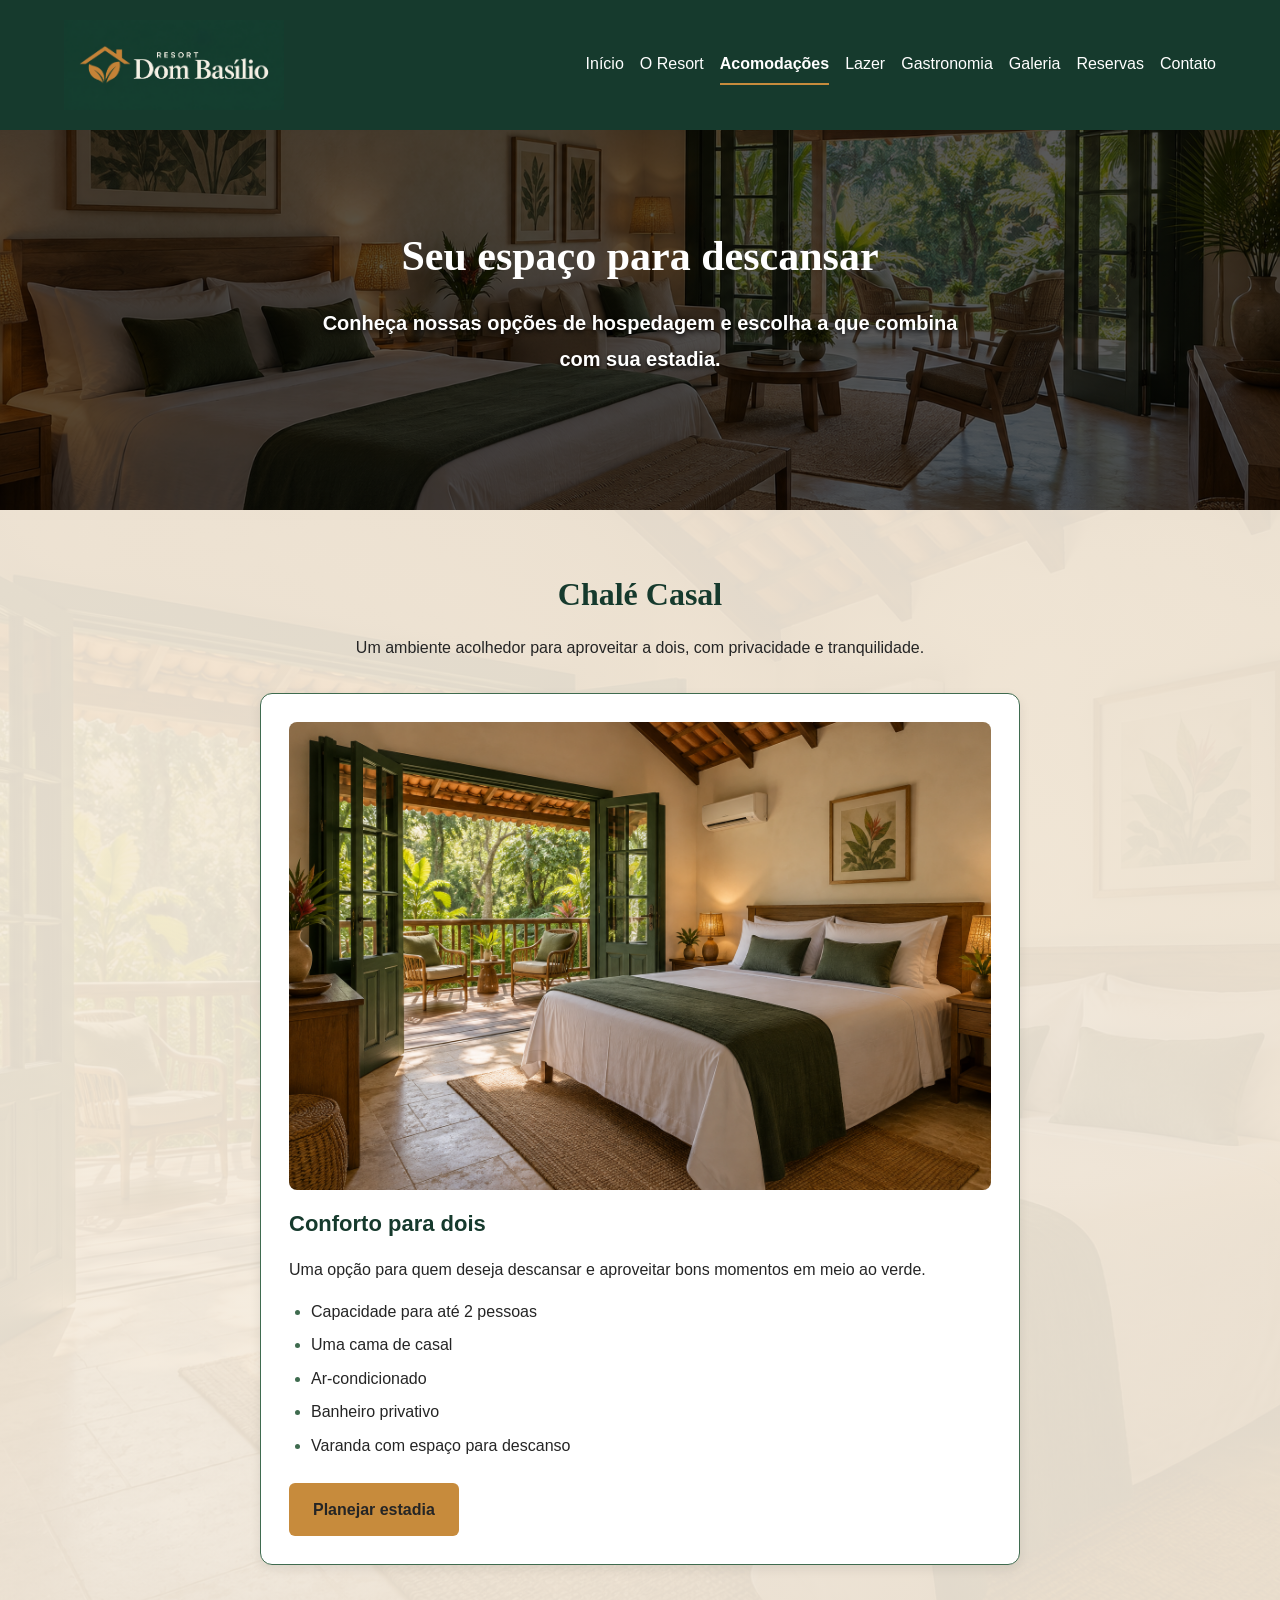
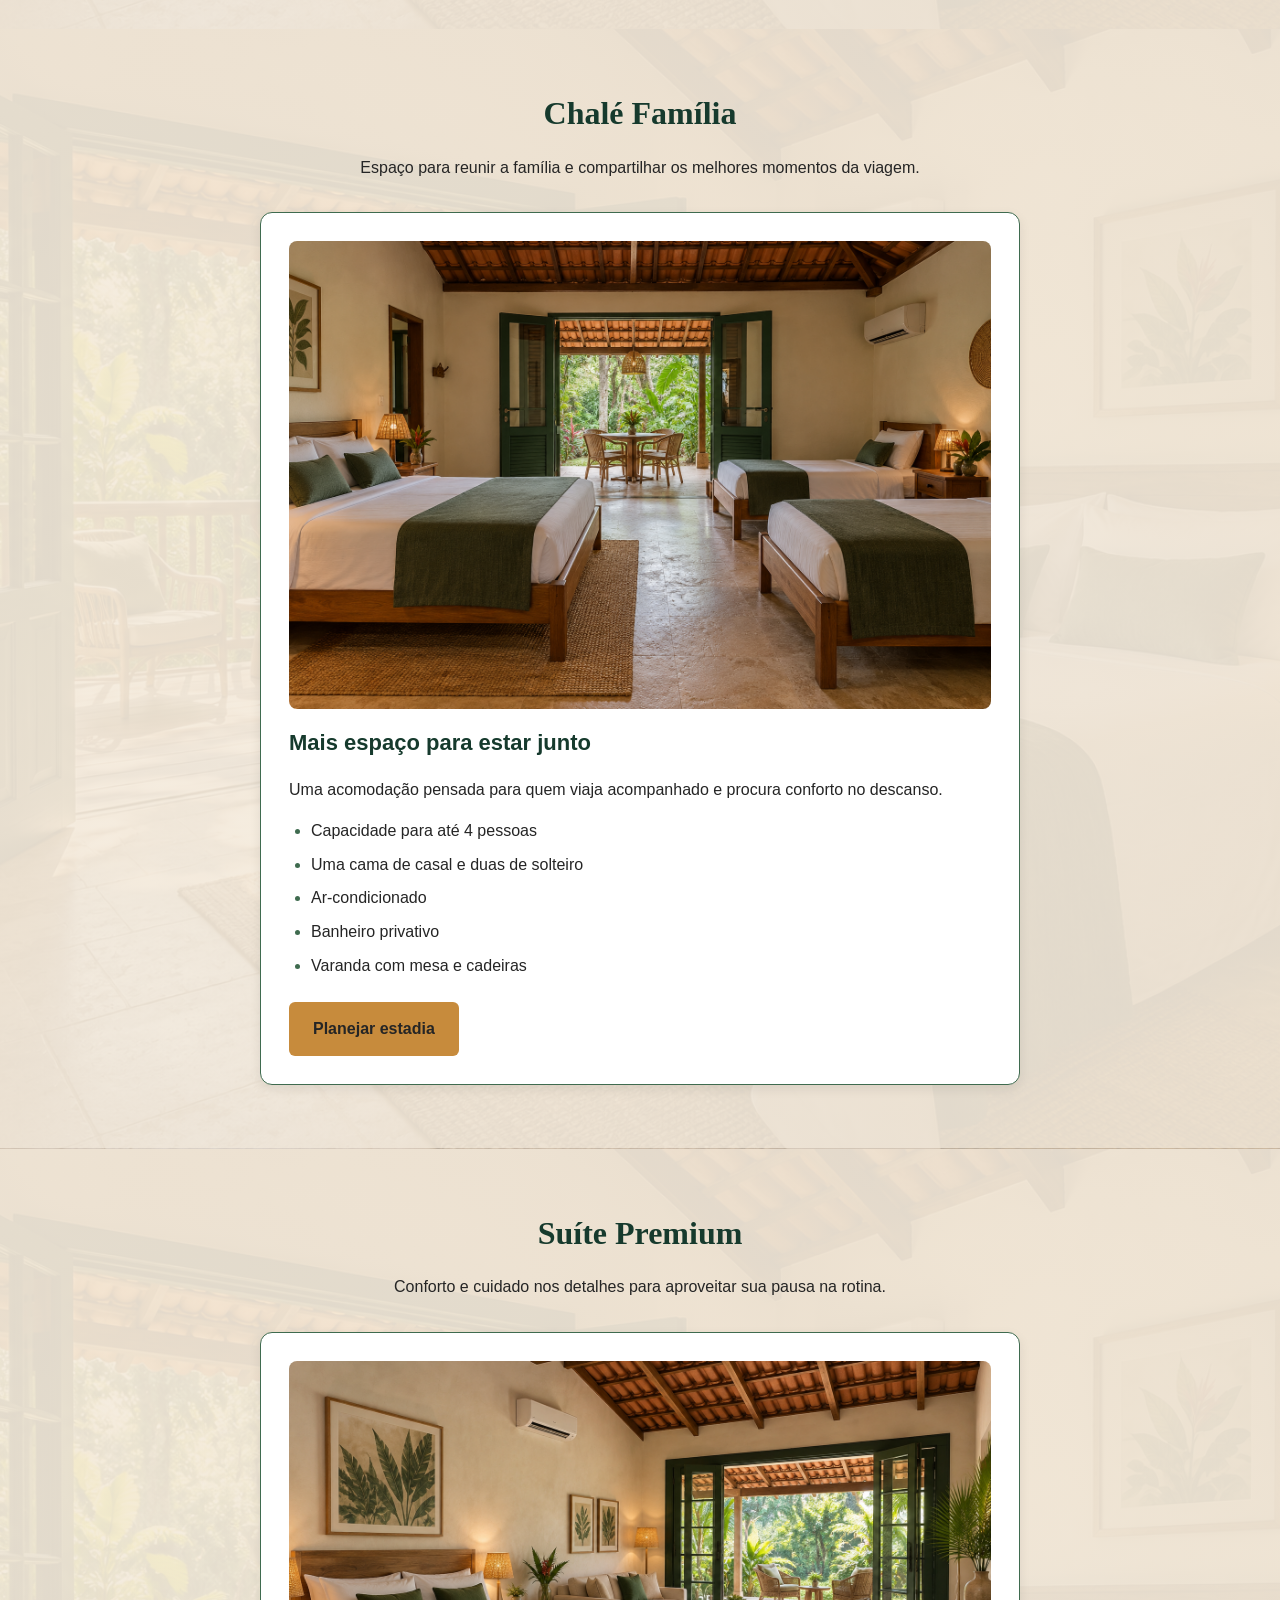
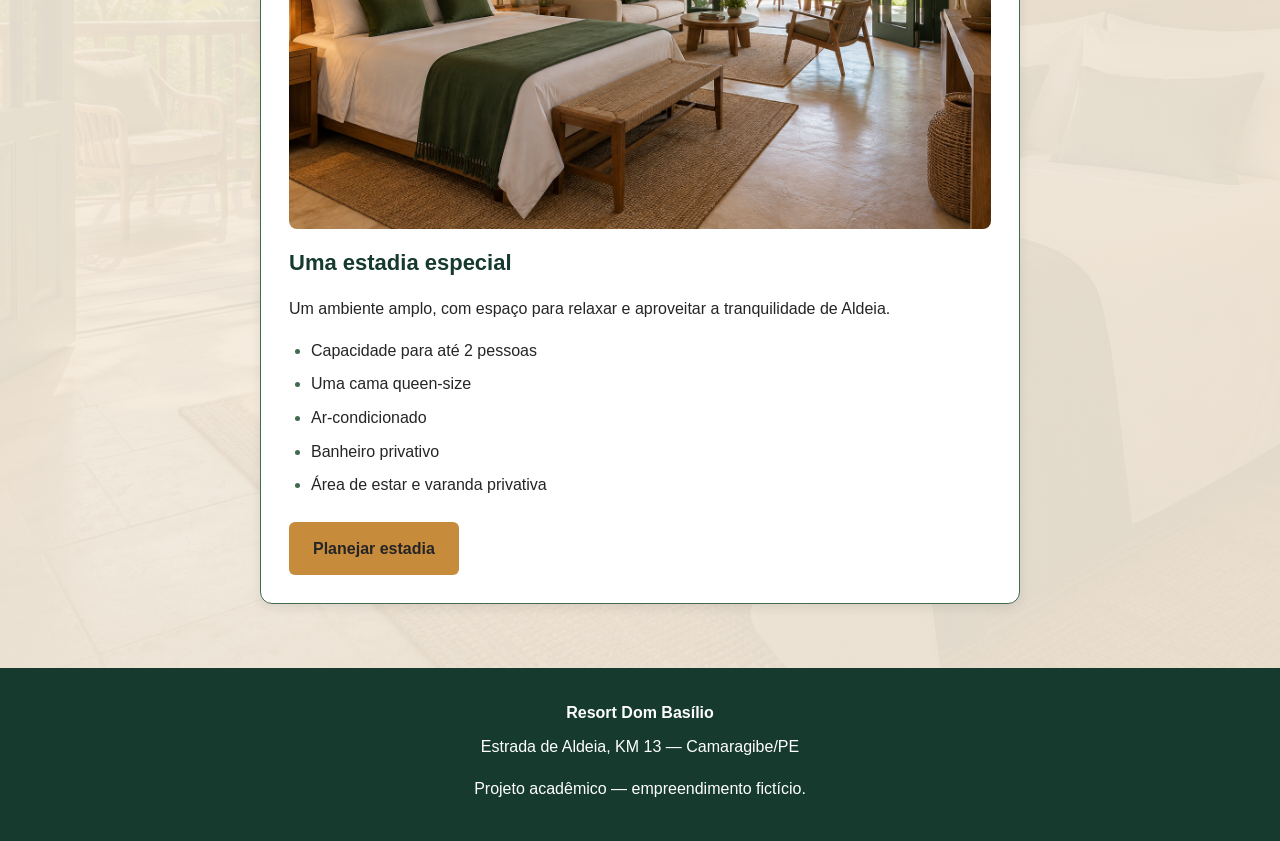
==== acomodacoes.html @ 4a468dfd "Upload inicial do projeto Resort Dom Basílio" ====
<!doctype html>
<html lang="pt-BR">
  <head>
    <meta charset="UTF-8" />

    <meta name="viewport" content="width=device-width, initial-scale=1.0" />

    <title>Resort Dom Basílio | Acomodações</title>

    <meta
      name="description"
      content="Conheça o Chalé Casal, o Chalé Família e a Suíte Premium do Resort Dom Basílio."
    />

    <!-- Estilos compartilhados por todas as páginas -->
    <link rel="stylesheet" href="css/style.css" />

    <!-- O defer faz o JavaScript executar após a leitura do HTML -->
    <script src="js/script.js" defer></script>
  </head>

  <body>
    <!-- O JavaScript preenche o menu neste espaço -->
    <header class="cabecalho"></header>

    <main>
      <!-- Título da página -->
      <section class="banner">
        <h1>Seu espaço para descansar</h1>

        <p>
          Conheça nossas opções de hospedagem e escolha a que combina com sua
          estadia.
        </p>
      </section>

      <!-- Chalé para casal -->
      <section id="chale-casal" class="secao detalhe-acomodacao">
        <div class="container">
          <h2>Chalé Casal</h2>

          <p class="texto-introducao">
            Um ambiente acolhedor para aproveitar a dois, com privacidade e
            tranquilidade.
          </p>

          <div class="card ficha-acomodacao">
            <img
              class="imagem-acomodacao"
              src="imagens/chale-casal.png"
              alt="Interior do Chalé Casal, com cama de casal e acesso à varanda"
              loading="lazy"
            />
            <h3>Conforto para dois</h3>

            <p>
              Uma opção para quem deseja descansar e aproveitar bons momentos em
              meio ao verde.
            </p>

            <ul class="lista-comodidades">
              <li>Capacidade para até 2 pessoas</li>
              <li>Uma cama de casal</li>
              <li>Ar-condicionado</li>
              <li>Banheiro privativo</li>
              <li>Varanda com espaço para descanso</li>
            </ul>

            <a class="botao" href="reservas.html"> Planejar estadia </a>
          </div>
        </div>
      </section>

      <!-- Chalé para família -->
      <section id="chale-familia" class="secao detalhe-acomodacao">
        <div class="container">
          <h2>Chalé Família</h2>

          <p class="texto-introducao">
            Espaço para reunir a família e compartilhar os melhores momentos da
            viagem.
          </p>

          <div class="card ficha-acomodacao">
            <img
              class="imagem-acomodacao"
              src="imagens/chale-familia.png"
              alt="Interior do Chalé Família, com uma cama de casal e duas de solteiro"
              loading="lazy"
            />
            <h3>Mais espaço para estar junto</h3>

            <p>
              Uma acomodação pensada para quem viaja acompanhado e procura
              conforto no descanso.
            </p>

            <ul class="lista-comodidades">
              <li>Capacidade para até 4 pessoas</li>
              <li>Uma cama de casal e duas de solteiro</li>
              <li>Ar-condicionado</li>
              <li>Banheiro privativo</li>
              <li>Varanda com mesa e cadeiras</li>
            </ul>

            <a class="botao" href="reservas.html"> Planejar estadia </a>
          </div>
        </div>
      </section>

      <!-- Suíte premium -->
      <section id="suite-premium" class="secao detalhe-acomodacao">
        <div class="container">
          <h2>Suíte Premium</h2>

          <p class="texto-introducao">
            Conforto e cuidado nos detalhes para aproveitar sua pausa na rotina.
          </p>

          <div class="card ficha-acomodacao">
            <img
              class="imagem-acomodacao"
              src="imagens/suite-premium.png"
              alt="Interior da Suíte Premium, com cama queen-size e área de estar"
              loading="lazy"
            />
            <h3>Uma estadia especial</h3>

            <p>
              Um ambiente amplo, com espaço para relaxar e aproveitar a
              tranquilidade de Aldeia.
            </p>

            <ul class="lista-comodidades">
              <li>Capacidade para até 2 pessoas</li>
              <li>Uma cama queen-size</li>
              <li>Ar-condicionado</li>
              <li>Banheiro privativo</li>
              <li>Área de estar e varanda privativa</li>
            </ul>

            <a class="botao" href="reservas.html"> Planejar estadia </a>
          </div>
        </div>
      </section>
    </main>

    <!-- Informações presentes no final da página -->
    <!-- O JavaScript preenche o rodapé neste espaço -->
    <footer class="rodape"></footer>
  </body>
</html>
---- css/style.css ----
/* 1. Cores que vamos reutilizar no site */
:root {
    --verde-escuro: #163a2d;
    --verde-natural: #3f6b4f;
    --dourado: #c78b3c;
    --areia: #f4ebdd;
    --branco: #ffffff;
    --grafite: #252525;
}

/* 2. Remove os espaçamentos padrão do navegador */
* {
    margin: 0;
    padding: 0;
    box-sizing: border-box;
}

/* 3. Aparência geral */
body {
    font-family: Arial, Helvetica, sans-serif;
    font-size: 16px;
    line-height: 1.6;
    color: var(--grafite);
    background-color: var(--areia);
}

/* 4. Cabeçalho que permanece no topo */
.cabecalho {
    position: sticky;
    top: 0;
    z-index: 1000;

    display: flex;
    justify-content: space-between;
    align-items: center;
    gap: 24px;

    padding: 20px 5%;
    background-color: var(--verde-escuro);
}

/* 5. Nome do resort */
.marca {
    font-family: Georgia, "Times New Roman", serif;
    font-size: 24px;
    font-weight: bold;
    color: var(--branco);
    text-decoration: none;
}

/* 6. Links do menu */
.menu-lista {
    display: flex;
    flex-wrap: wrap;
    gap: 16px;
    list-style: none;
}

.menu-lista a {
    display: inline-block;
    padding: 6px 0;
    color: var(--branco);
    text-decoration: none;
    border-bottom: 2px solid transparent;
}

/* Destaque ao passar o mouse ou navegar pelo teclado */
.menu-lista a:hover,
.menu-lista a:focus-visible {
    border-bottom-color: var(--dourado);
}

/* Identifica a página que está aberta */
.menu-lista a[aria-current="page"] {
    border-bottom-color: var(--dourado);
    font-weight: bold;
}

/* 7. Banner inicial — depois receberá uma imagem */
.banner {
    padding: 90px 5%;
    text-align: center;
    background-color: var(--areia);
}

.banner h1 {
    max-width: 800px;
    margin: 0 auto 24px;

    font-family: Georgia, "Times New Roman", serif;
    font-size: 42px;
    line-height: 1.2;
    color: var(--verde-escuro);
}

.banner p {
    max-width: 650px;
    margin: 0 auto 32px;
    font-size: 18px;
}

/* 8. Link com aparência de botão */
.botao {
    display: inline-block;
    padding: 14px 24px;

    background-color: var(--dourado);
    color: var(--grafite);
    border-radius: 6px;

    font-weight: bold;
    text-decoration: none;
}

.botao:hover {
    background-color: var(--verde-escuro);
    color: var(--branco);
}

/* Contorno visível para quem usa a tecla Tab */
a:focus-visible {
    outline: 3px solid currentColor;
    outline-offset: 4px;
}

/* 9. Rodapé */
.rodape {
    padding: 32px 5%;
    text-align: center;
    background-color: var(--verde-escuro);
    color: var(--branco);
}

.rodape p {
    margin-bottom: 8px;
}

.rodape address {
    margin-bottom: 16px;
    font-style: normal;
}

/* 10. Ajustes para telas menores */
@media (max-width: 1100px) {
    .cabecalho {
        flex-direction: column;
        gap: 12px;
    }

    .menu-lista {
        justify-content: center;
        gap: 8px 16px;
    }
}

@media (max-width: 600px) {
    .cabecalho {
        padding: 12px 4%;
    }

    .marca {
        font-size: 22px;
    }

    .banner {
        padding: 56px 5%;
    }

    .banner h1 {
        font-size: 30px;
    }

    .banner p {
        font-size: 16px;
    }
}

/* 11. Limita a largura e centraliza o conteúdo */
.container {
    width: 90%;
    max-width: 1200px;
    margin: 0 auto;
}

/* 12. Espaçamento das seções */
.secao {
    padding: 64px 0;
}

.secao h2 {
    margin-bottom: 20px;
    font-family: Georgia, "Times New Roman", serif;
    font-size: 32px;
    line-height: 1.3;
    color: var(--verde-escuro);
    text-align: center;
}

.texto-introducao {
    max-width: 720px;
    margin: 0 auto 32px;
    text-align: center;
}

/* 13. Apresentação */
.apresentacao {
    background-color: var(--branco);
    text-align: center;
}

.link-destaque {
    color: var(--verde-escuro);
    font-weight: bold;
    text-underline-offset: 4px;
}

.link-destaque:hover {
    color: var(--verde-natural);
}

/* 14. Grade das acomodações */
.lista-cards {
    display: grid;
    grid-template-columns: repeat(3, 1fr);
    gap: 24px;
}

/* 15. Cada card de acomodação */
.card {
    display: flex;
    flex-direction: column;
    align-items: flex-start;
    gap: 16px;

    padding: 28px;
    background-color: var(--branco);
    border-radius: 12px;
    box-shadow: 0 4px 12px rgba(0, 0, 0, 0.08);
}

.card h3 {
    font-size: 22px;
    color: var(--verde-escuro);
}

/* Alinha os botões na parte inferior dos cards */
.card .botao {
    margin-top: auto;
}

/* 16. Cards empilhados em telas menores */
@media (max-width: 800px) {
    .lista-cards {
        grid-template-columns: 1fr;
    }

    .secao {
        padding: 40px 0;
    }

    .secao h2 {
        font-size: 28px;
    }
}

/* 17. Fundo da seção de lazer */
.lazer {
    background-color: var(--branco);
}

/* Destaca os cards sobre o fundo branco */
.lazer .card {
    background-color: var(--areia);
}

/* Centraliza o botão abaixo dos cards */
.acao-secao {
    margin-top: 32px;
    text-align: center;
}

/* 18. Lista de diferenciais */
.lista-diferenciais {
    display: grid;
    grid-template-columns: repeat(3, 1fr);
    gap: 32px;

    margin-top: 32px;
    list-style: none;
}

.lista-diferenciais li {
    padding-top: 20px;
    border-top: 3px solid var(--dourado);
}

.lista-diferenciais h3 {
    margin-bottom: 12px;
    font-size: 22px;
    color: var(--verde-escuro);
}

/* 19. Chamada para reservas */
.chamada-reserva {
    background-color: var(--verde-escuro);
    color: var(--branco);
    text-align: center;
}

.chamada-reserva h2 {
    color: var(--branco);
}

/* Mantém o botão visível sobre o fundo verde */
.chamada-reserva .botao:hover {
    background-color: var(--branco);
    color: var(--verde-escuro);
}

/* 20. Diferenciais em uma coluna nas telas menores */
@media (max-width: 800px) {
    .lista-diferenciais {
        grid-template-columns: 1fr;
    }
}

/* 21. Botão do menu */
.botao-menu {
    display: none;
    padding: 10px 16px;

    font: inherit;
    font-weight: bold;
    color: var(--branco);
    background-color: transparent;

    border: 1px solid var(--branco);
    border-radius: 6px;
    cursor: pointer;
}

.botao-menu:focus-visible {
    outline: 3px solid var(--dourado);
    outline-offset: 4px;
}

/* 22. Menu para celular e tablet */
@media (max-width: 1100px) {
    .cabecalho {
        flex-direction: row;
        flex-wrap: wrap;
        justify-content: space-between;
    }

    .marca {
        flex: 1;
    }

    .menu {
        width: 100%;
    }

    .menu-lista {
        flex-direction: column;
        gap: 0;
    }

    .menu-lista a {
        display: block;
        padding: 10px 0;
    }

    /* Estas regras só entram quando o JavaScript está funcionando */
    .cabecalho.menu-interativo .botao-menu {
        display: block;
    }

    .cabecalho.menu-interativo .menu {
        display: none;
    }

    .cabecalho.menu-interativo .menu.aberto {
        display: block;
        max-height: 65vh;
        overflow-y: auto;
    }
}

/* 23. Seções de detalhes das acomodações */
.detalhe-acomodacao {
    /* Deixa espaço para o cabeçalho ao acessar um link com # */
    scroll-margin-top: 120px;
    background-color: var(--branco);
}

/* Diferencia visualmente a seção do chalé família */
#chale-familia {
    background-color: var(--areia);
}

/* 24. Ficha com as informações da acomodação */
.ficha-acomodacao {
    max-width: 760px;
    margin: 0 auto;
    border: 1px solid var(--verde-natural);
}

/* 25. Lista de comodidades */
.lista-comodidades {
    padding-left: 22px;
}

.lista-comodidades li {
    margin-bottom: 8px;
}

.lista-comodidades li::marker {
    color: var(--verde-natural);
}

/* 26. Estrutura dos formulários */
.formulario {
    max-width: 720px;
    margin: 0 auto;
    padding: 32px;

    text-align: left;
    background-color: var(--areia);
    border-radius: 12px;
}

.campo {
    display: flex;
    flex-direction: column;
    gap: 8px;
    margin-bottom: 20px;

    /* Permite que os campos encolham dentro da grade */
    min-width: 0;
}

.campo label {
    font-weight: bold;
    color: var(--verde-escuro);
}

/* 27. Aparência dos campos */
.campo input,
.campo select,
.campo textarea {
    width: 100%;
    min-width: 0;
    padding: 12px;

    font: inherit;
    color: var(--grafite);
    background-color: var(--branco);

    border: 1px solid var(--verde-natural);
    border-radius: 6px;
}

.campo textarea {
    resize: vertical;
}

/* Destaca o campo que está sendo preenchido */
.campo input:focus,
.campo select:focus,
.campo textarea:focus {
    outline: 2px solid var(--verde-escuro);
    outline-offset: 2px;
}

/* 28. Datas lado a lado */
.linha-formulario {
    display: grid;
    grid-template-columns: repeat(2, minmax(0, 1fr));
    gap: 20px;
}

/* 29. Botão e mensagens */
.formulario .botao {
    border: none;
    font: inherit;
    font-weight: bold;
    cursor: pointer;
}

.formulario .botao:focus-visible {
    outline: 3px solid var(--verde-escuro);
    outline-offset: 4px;
}

.formulario .botao:disabled {
    background-color: #dddddd;
    color: #555555;
    cursor: not-allowed;
}

.ajuda-formulario {
    margin-top: 16px;
}

.mensagem-formulario:not(:empty) {
    margin-top: 20px;
    padding: 16px;
    border: 1px solid var(--verde-escuro);
    border-radius: 6px;
}

/* 30. Formulário em telas pequenas */
@media (max-width: 600px) {
    .formulario {
        padding: 20px;
    }

    .linha-formulario {
        grid-template-columns: 1fr;
        gap: 0;
    }
}

/* 31. Organização das fotos da galeria */
.grade-galeria {
    display: grid;
    grid-template-columns: repeat(3, minmax(0, 1fr));
    gap: 24px;
}

/* Cada foto será um botão para permitir ampliação */
.foto-galeria {
    width: 100%;
    padding: 0;
    overflow: hidden;

    font: inherit;
    text-align: left;
    color: var(--verde-escuro);
    background-color: var(--areia);

    border: none;
    border-radius: 12px;
    cursor: pointer;
}

.foto-galeria img {
    display: block;
    width: 100%;
    aspect-ratio: 4 / 3;
    object-fit: cover;
}

.foto-galeria span {
    display: block;
    padding: 16px;
    font-weight: bold;
}

.foto-galeria:focus-visible {
    outline: 3px solid var(--verde-escuro);
    outline-offset: 4px;
}

@media (max-width: 800px) {
    .grade-galeria {
        grid-template-columns: repeat(2, minmax(0, 1fr));
    }
}

@media (max-width: 500px) {
    .grade-galeria {
        grid-template-columns: 1fr;
    }
}

/* 32. Logo do menu compartilhado */
.marca {
    display: flex;
    align-items: center;
    min-width: 0;
}

.logo {
    display: block;
    width: 220px;
    max-width: 100%;
    height: auto;
}

/* 33. Banner com imagem na página inicial */
.banner-inicio {
    min-height: 520px;

    display: flex;
    flex-direction: column;
    align-items: center;
    justify-content: center;

    background-image:
        linear-gradient(
            rgba(0, 0, 0, 0.55),
            rgba(0, 0, 0, 0.55)
        ),
        url("../imagens/banner-principal.png");

    background-size: cover;
    background-position: center;
    background-repeat: no-repeat;

    color: var(--branco);
}

.banner-inicio h1 {
    color: var(--branco);
}

/* 34. Ajustes para telas menores */
@media (max-width: 600px) {
    .logo {
        width: 170px;
    }

    .banner-inicio {
        min-height: 420px;
        padding: 56px 5%;
    }
}

/* 35. Fotos dos cards da página inicial */
.imagem-card {
    display: block;
    width: 100%;
    aspect-ratio: 4 / 3;
    object-fit: cover;
    border-radius: 8px;
}

/* 36. Fotos da página de acomodações */
.imagem-acomodacao {
    display: block;
    width: 100%;
    height: auto;
    border-radius: 8px;
}

/* 37. Fotos de destaque nas páginas Sobre e Gastronomia */
.imagem-destaque {
    display: block;
    width: 100%;
    max-width: 960px;
    height: auto;
    margin: 0 auto 32px;
    border-radius: 12px;
}

/* 41. Foto de fundo na apresentação da página inicial */
.apresentacao-inicio {
    padding: 100px 0;

    background-image:
        linear-gradient(
            rgba(0, 0, 0, 0.65),
            rgba(0, 0, 0, 0.65)
        ),
        url("../imagens/fachada-resort.png");

    background-size: cover;
    background-position: center;
    background-repeat: no-repeat;

    color: var(--branco);
}

/* Mantém os textos legíveis sobre a foto */
.apresentacao-inicio h2,
.apresentacao-inicio .link-destaque {
    color: var(--branco);
}

.apresentacao-inicio .link-destaque:hover {
    color: var(--branco);
    text-decoration-thickness: 3px;
}

@media (max-width: 600px) {
    .apresentacao-inicio {
        padding: 64px 0;
    }
}

/* Melhora a leitura do texto sobre a fachada */
.apresentacao-inicio .texto-introducao {
    color: #ffffff;
    font-size: 20px;
    font-weight: 600;
    line-height: 1.8;
    text-shadow: 0 2px 4px rgba(0, 0, 0, 0.85);
}

@media (max-width: 600px) {
    .apresentacao-inicio .texto-introducao {
        font-size: 18px;
    }
}

/* 42. Banner com foto em todas as páginas */
.pagina-com-fotos .banner {
    min-height: 380px;

    display: flex;
    flex-direction: column;
    align-items: center;
    justify-content: center;

    background-image:
        linear-gradient(
            rgba(0, 0, 0, 0.65),
            rgba(0, 0, 0, 0.65)
        ),
        var(--banner-pagina);

    background-size: cover;
    background-position: center;
    background-repeat: no-repeat;

    color: var(--branco);
}

.pagina-com-fotos .banner h1 {
    color: var(--branco);
}

.pagina-com-fotos .banner p {
    color: var(--branco);
    font-size: 20px;
    font-weight: 600;
    line-height: 1.8;
    text-shadow: 0 2px 4px rgba(0, 0, 0, 0.85);
}

/* Mantém o banner principal mais alto */
.pagina-com-fotos .banner-inicio {
    min-height: 520px;
}

/* 43. Foto suave nas seções de conteúdo */
/* Preserva a apresentação com fachada e as chamadas verdes */
.pagina-com-fotos main > .secao:not(.apresentacao-inicio):not(.chamada-reserva) {
    background-image:
        linear-gradient(
            rgba(244, 235, 221, 0.92),
            rgba(244, 235, 221, 0.92)
        ),
        var(--fundo-pagina);

    background-size: cover;
    background-position: center;
    background-repeat: no-repeat;
}

/* Cards e formulários mantêm uma superfície de leitura */
.pagina-com-fotos .card,
.pagina-com-fotos .formulario {
    background-color: var(--branco);
}

/* 44. Ajustes para celular */
@media (max-width: 600px) {
    .pagina-com-fotos .banner {
        min-height: 300px;
        padding: 48px 5%;
    }

    .pagina-com-fotos .banner-inicio {
        min-height: 420px;
    }

    .pagina-com-fotos .banner p {
        font-size: 18px;
    }
}

/* 45. Janela de ampliação das fotos */
.visualizador-foto {
    width: 92%;
    max-width: 1100px;
    max-height: 90vh;
    margin: auto;
    padding: 20px;
    overflow-y: auto;

    background-color: var(--branco);
    color: var(--verde-escuro);

    border: none;
    border-radius: 12px;
}

/* Escurece a página atrás da janela */
.visualizador-foto::backdrop {
    background-color: rgba(0, 0, 0, 0.85);
}

.visualizador-foto figure {
    margin: 0;
}

#imagem-ampliada {
    display: block;
    width: 100%;
    max-height: 65vh;
    object-fit: contain;
}

#legenda-ampliada {
    margin-top: 12px;
    text-align: center;
    font-weight: bold;
}

/* Botão de fechamento */
.fechar-foto {
    display: block;
    margin: 0 0 16px auto;
    padding: 10px 16px;

    font: inherit;
    font-weight: bold;
    color: var(--branco);
    background-color: var(--verde-escuro);

    border: none;
    border-radius: 6px;
    cursor: pointer;
}

.fechar-foto:focus-visible {
    outline: 3px solid var(--verde-escuro);
    outline-offset: 3px;
}

/* Impede a rolagem da página enquanto a foto está aberta */
body.foto-aberta {
    overflow: hidden;
}
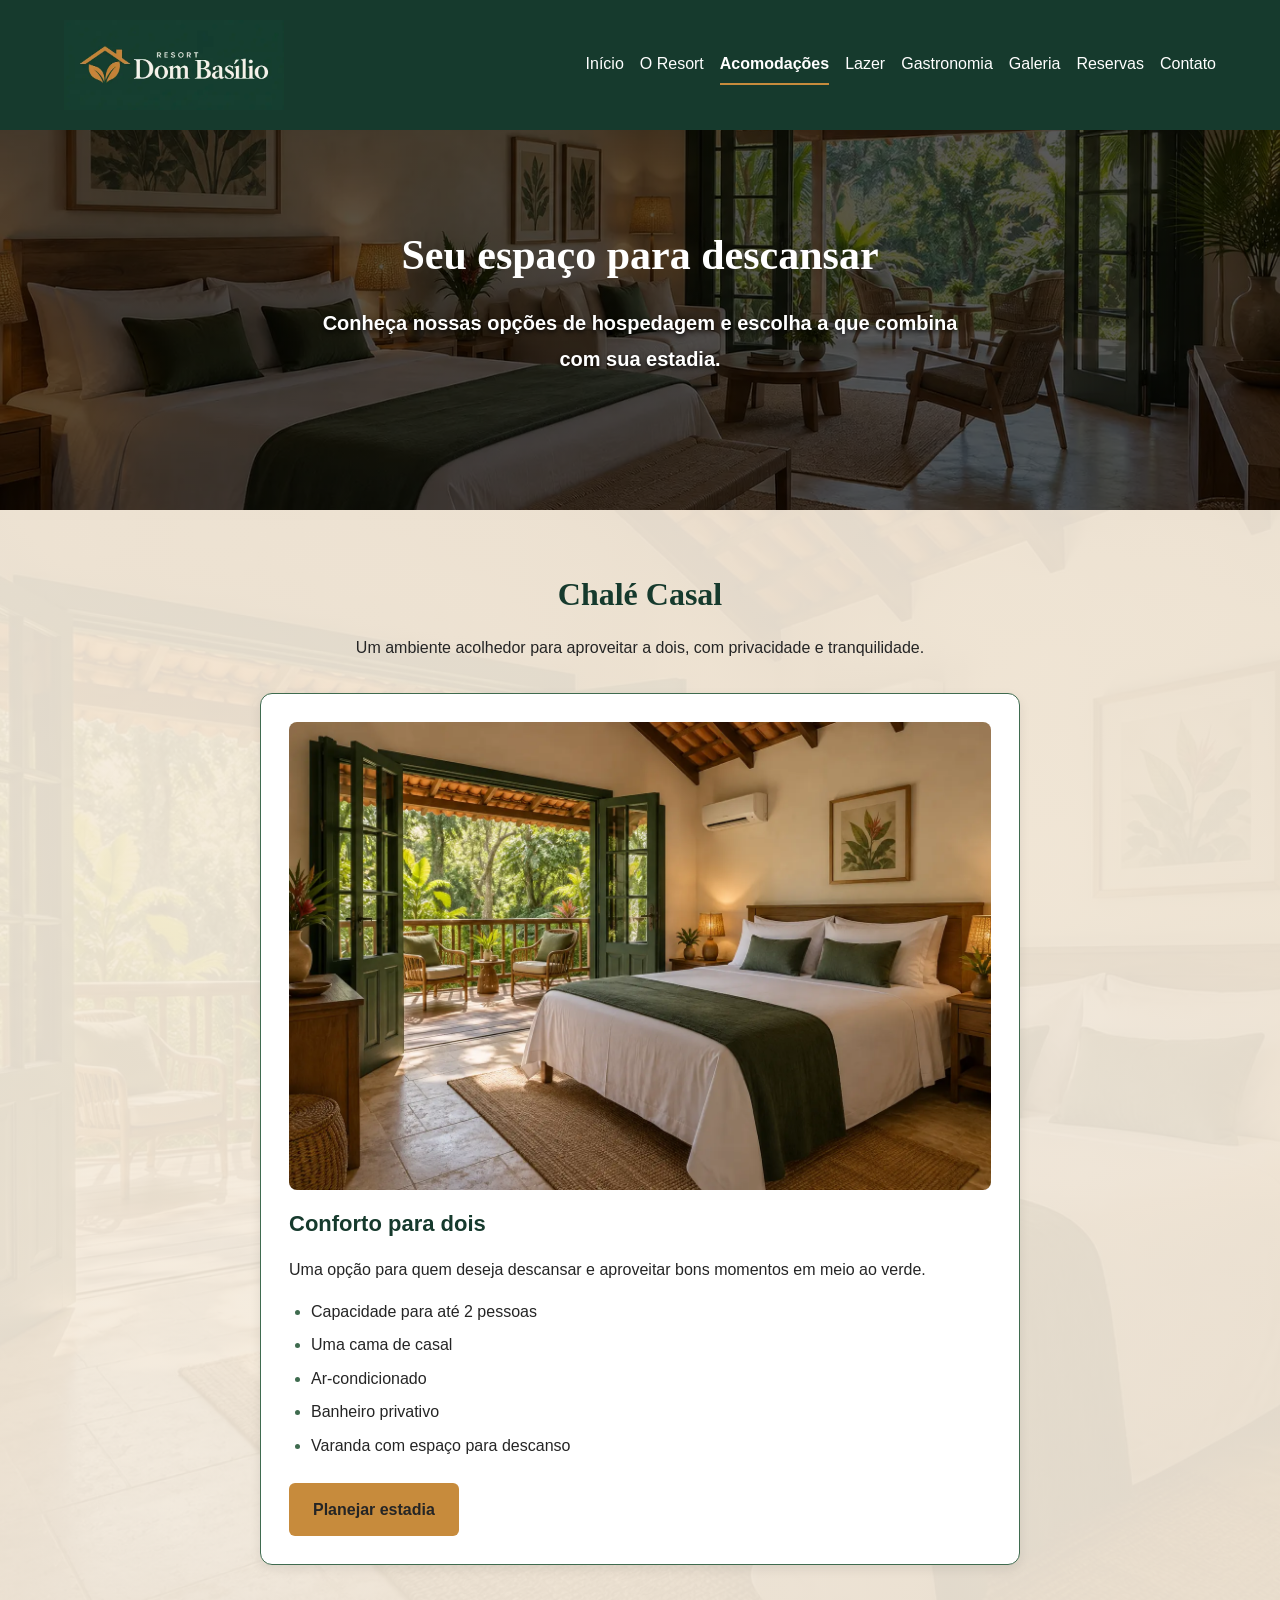
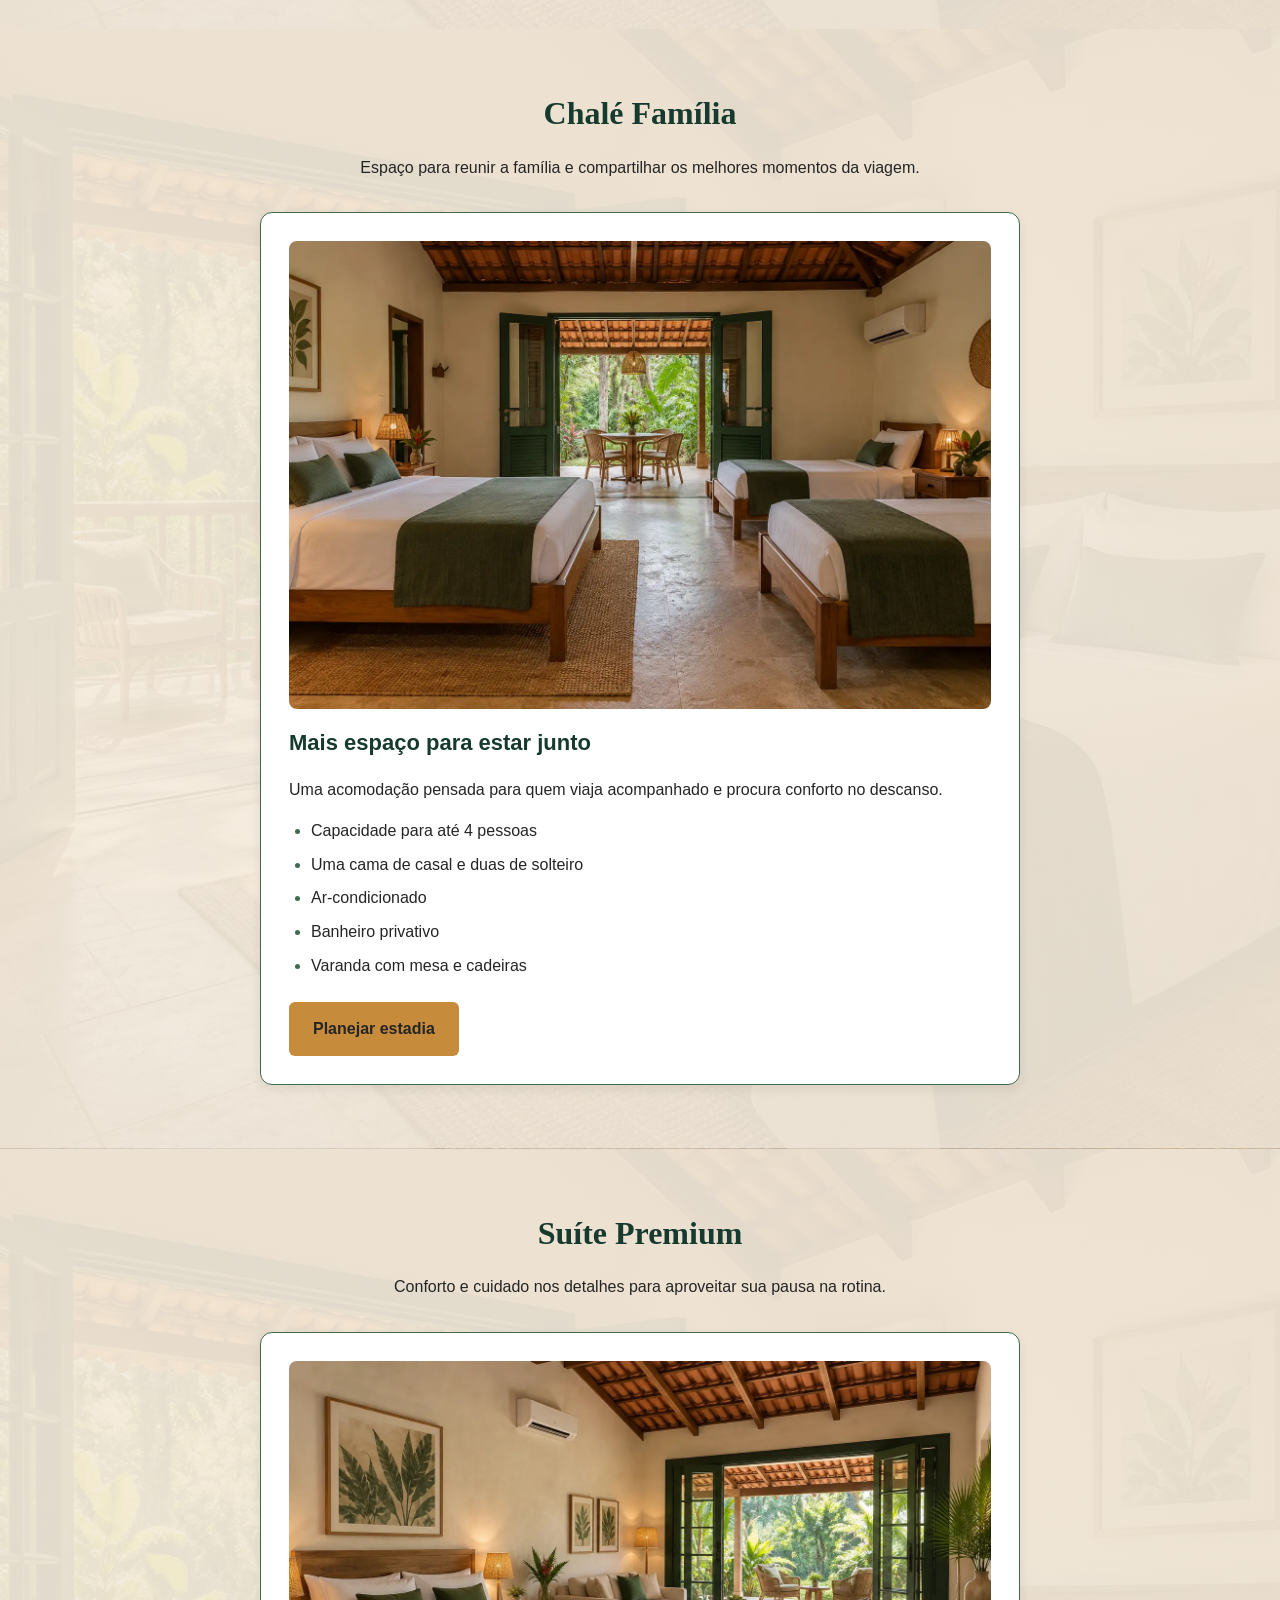
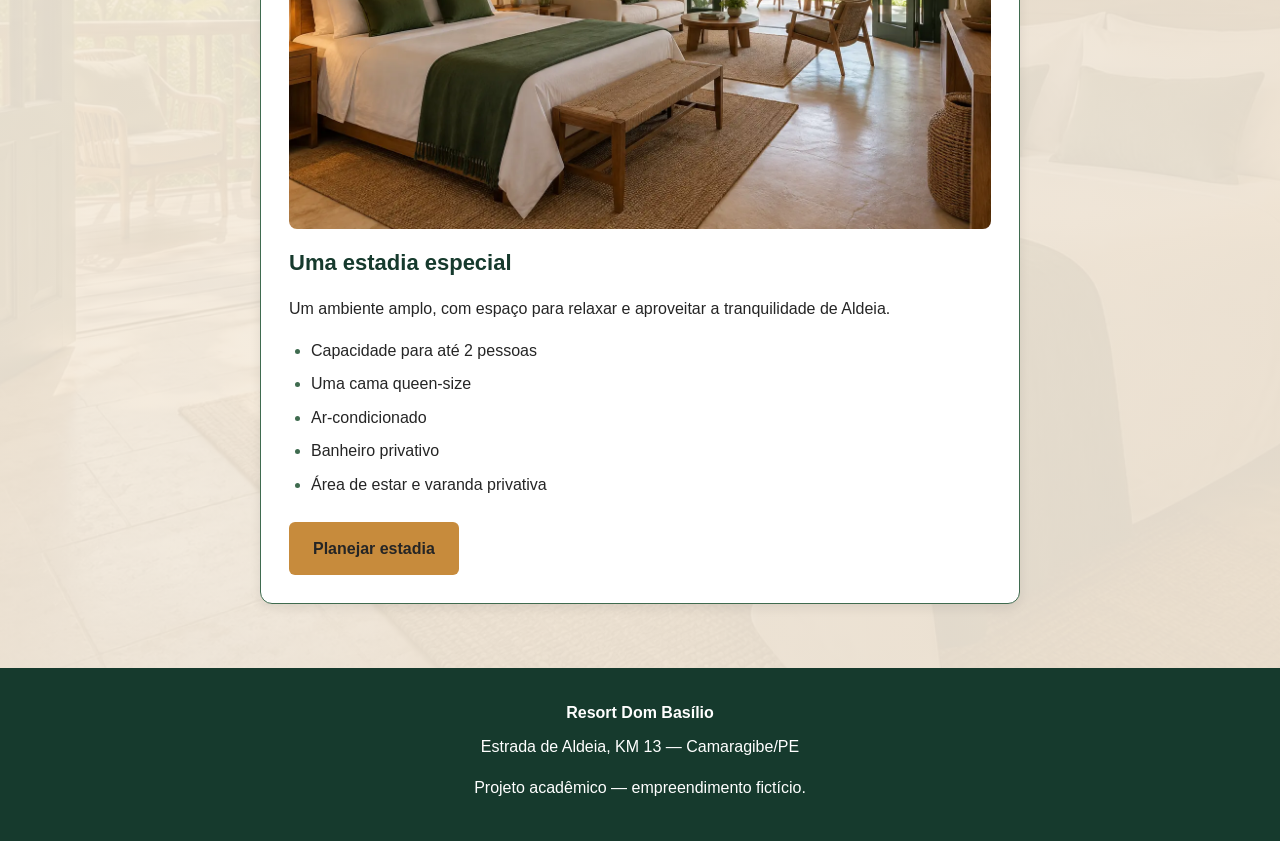
==== commit 674672d9: "Otimiza código e imagens do site Converte imagens para WebP, reorganiza CSS e JavaScript, corrige es" ====
--- a/acomodacoes.html
+++ b/acomodacoes.html
@@ -47,7 +47,7 @@
           <div class="card ficha-acomodacao">
             <img
               class="imagem-acomodacao"
-              src="imagens/chale-casal.png"
+              src="imagens/chale-casal.webp"
               alt="Interior do Chalé Casal, com cama de casal e acesso à varanda"
               loading="lazy"
             />
@@ -84,7 +84,7 @@
           <div class="card ficha-acomodacao">
             <img
               class="imagem-acomodacao"
-              src="imagens/chale-familia.png"
+              src="imagens/chale-familia.webp"
               alt="Interior do Chalé Família, com uma cama de casal e duas de solteiro"
               loading="lazy"
             />
@@ -120,7 +120,7 @@
           <div class="card ficha-acomodacao">
             <img
               class="imagem-acomodacao"
-              src="imagens/suite-premium.png"
+              src="imagens/suite-premium.webp"
               alt="Interior da Suíte Premium, com cama queen-size e área de estar"
               loading="lazy"
             />
--- a/css/style.css
+++ b/css/style.css
@@ -1,846 +1,755 @@
-/* 1. Cores que vamos reutilizar no site */
-:root {
-    --verde-escuro: #163a2d;
-    --verde-natural: #3f6b4f;
-    --dourado: #c78b3c;
-    --areia: #f4ebdd;
-    --branco: #ffffff;
-    --grafite: #252525;
-}
-
-/* 2. Remove os espaçamentos padrão do navegador */
-* {
-    margin: 0;
-    padding: 0;
-    box-sizing: border-box;
-}
-
-/* 3. Aparência geral */
-body {
-    font-family: Arial, Helvetica, sans-serif;
-    font-size: 16px;
-    line-height: 1.6;
-    color: var(--grafite);
-    background-color: var(--areia);
-}
-
-/* 4. Cabeçalho que permanece no topo */
-.cabecalho {
-    position: sticky;
-    top: 0;
-    z-index: 1000;
-
-    display: flex;
-    justify-content: space-between;
-    align-items: center;
-    gap: 24px;
-
-    padding: 20px 5%;
-    background-color: var(--verde-escuro);
-}
-
-/* 5. Nome do resort */
-.marca {
-    font-family: Georgia, "Times New Roman", serif;
-    font-size: 24px;
-    font-weight: bold;
-    color: var(--branco);
-    text-decoration: none;
-}
-
-/* 6. Links do menu */
-.menu-lista {
-    display: flex;
-    flex-wrap: wrap;
-    gap: 16px;
-    list-style: none;
-}
-
-.menu-lista a {
-    display: inline-block;
-    padding: 6px 0;
-    color: var(--branco);
-    text-decoration: none;
-    border-bottom: 2px solid transparent;
-}
-
-/* Destaque ao passar o mouse ou navegar pelo teclado */
-.menu-lista a:hover,
-.menu-lista a:focus-visible {
-    border-bottom-color: var(--dourado);
-}
-
-/* Identifica a página que está aberta */
-.menu-lista a[aria-current="page"] {
-    border-bottom-color: var(--dourado);
-    font-weight: bold;
-}
-
-/* 7. Banner inicial — depois receberá uma imagem */
-.banner {
-    padding: 90px 5%;
-    text-align: center;
-    background-color: var(--areia);
-}
-
-.banner h1 {
-    max-width: 800px;
-    margin: 0 auto 24px;
-
-    font-family: Georgia, "Times New Roman", serif;
-    font-size: 42px;
-    line-height: 1.2;
-    color: var(--verde-escuro);
-}
-
-.banner p {
-    max-width: 650px;
-    margin: 0 auto 32px;
-    font-size: 18px;
-}
-
-/* 8. Link com aparência de botão */
-.botao {
-    display: inline-block;
-    padding: 14px 24px;
-
-    background-color: var(--dourado);
-    color: var(--grafite);
-    border-radius: 6px;
-
-    font-weight: bold;
-    text-decoration: none;
-}
-
-.botao:hover {
-    background-color: var(--verde-escuro);
-    color: var(--branco);
-}
-
-/* Contorno visível para quem usa a tecla Tab */
-a:focus-visible {
-    outline: 3px solid currentColor;
-    outline-offset: 4px;
-}
-
-/* 9. Rodapé */
-.rodape {
-    padding: 32px 5%;
-    text-align: center;
-    background-color: var(--verde-escuro);
-    color: var(--branco);
-}
-
-.rodape p {
-    margin-bottom: 8px;
-}
-
-.rodape address {
-    margin-bottom: 16px;
-    font-style: normal;
-}
-
-/* 10. Ajustes para telas menores */
-@media (max-width: 1100px) {
-    .cabecalho {
-        flex-direction: column;
-        gap: 12px;
-    }
-
-    .menu-lista {
-        justify-content: center;
-        gap: 8px 16px;
-    }
-}
-
-@media (max-width: 600px) {
-    .cabecalho {
-        padding: 12px 4%;
-    }
-
-    .marca {
-        font-size: 22px;
-    }
-
-    .banner {
-        padding: 56px 5%;
-    }
-
-    .banner h1 {
-        font-size: 30px;
-    }
-
-    .banner p {
-        font-size: 16px;
-    }
-}
-
-/* 11. Limita a largura e centraliza o conteúdo */
-.container {
-    width: 90%;
-    max-width: 1200px;
-    margin: 0 auto;
-}
-
-/* 12. Espaçamento das seções */
-.secao {
-    padding: 64px 0;
-}
-
-.secao h2 {
-    margin-bottom: 20px;
-    font-family: Georgia, "Times New Roman", serif;
-    font-size: 32px;
-    line-height: 1.3;
-    color: var(--verde-escuro);
-    text-align: center;
-}
-
-.texto-introducao {
-    max-width: 720px;
-    margin: 0 auto 32px;
-    text-align: center;
-}
-
-/* 13. Apresentação */
-.apresentacao {
-    background-color: var(--branco);
-    text-align: center;
-}
-
-.link-destaque {
-    color: var(--verde-escuro);
-    font-weight: bold;
-    text-underline-offset: 4px;
-}
-
-.link-destaque:hover {
-    color: var(--verde-natural);
-}
-
-/* 14. Grade das acomodações */
-.lista-cards {
-    display: grid;
-    grid-template-columns: repeat(3, 1fr);
-    gap: 24px;
-}
-
-/* 15. Cada card de acomodação */
-.card {
-    display: flex;
-    flex-direction: column;
-    align-items: flex-start;
-    gap: 16px;
-
-    padding: 28px;
-    background-color: var(--branco);
-    border-radius: 12px;
-    box-shadow: 0 4px 12px rgba(0, 0, 0, 0.08);
-}
-
-.card h3 {
-    font-size: 22px;
-    color: var(--verde-escuro);
-}
-
-/* Alinha os botões na parte inferior dos cards */
-.card .botao {
-    margin-top: auto;
-}
-
-/* 16. Cards empilhados em telas menores */
-@media (max-width: 800px) {
-    .lista-cards {
-        grid-template-columns: 1fr;
-    }
-
-    .secao {
-        padding: 40px 0;
-    }
-
-    .secao h2 {
-        font-size: 28px;
-    }
-}
-
-/* 17. Fundo da seção de lazer */
-.lazer {
-    background-color: var(--branco);
-}
-
-/* Destaca os cards sobre o fundo branco */
-.lazer .card {
-    background-color: var(--areia);
-}
-
-/* Centraliza o botão abaixo dos cards */
-.acao-secao {
-    margin-top: 32px;
-    text-align: center;
-}
-
-/* 18. Lista de diferenciais */
-.lista-diferenciais {
-    display: grid;
-    grid-template-columns: repeat(3, 1fr);
-    gap: 32px;
-
-    margin-top: 32px;
-    list-style: none;
-}
-
-.lista-diferenciais li {
-    padding-top: 20px;
-    border-top: 3px solid var(--dourado);
-}
-
-.lista-diferenciais h3 {
-    margin-bottom: 12px;
-    font-size: 22px;
-    color: var(--verde-escuro);
-}
-
-/* 19. Chamada para reservas */
-.chamada-reserva {
-    background-color: var(--verde-escuro);
-    color: var(--branco);
-    text-align: center;
-}
-
-.chamada-reserva h2 {
-    color: var(--branco);
-}
-
-/* Mantém o botão visível sobre o fundo verde */
-.chamada-reserva .botao:hover {
-    background-color: var(--branco);
-    color: var(--verde-escuro);
-}
-
-/* 20. Diferenciais em uma coluna nas telas menores */
-@media (max-width: 800px) {
-    .lista-diferenciais {
-        grid-template-columns: 1fr;
-    }
-}
-
-/* 21. Botão do menu */
-.botao-menu {
-    display: none;
-    padding: 10px 16px;
-
-    font: inherit;
-    font-weight: bold;
-    color: var(--branco);
-    background-color: transparent;
-
-    border: 1px solid var(--branco);
-    border-radius: 6px;
-    cursor: pointer;
-}
-
-.botao-menu:focus-visible {
-    outline: 3px solid var(--dourado);
-    outline-offset: 4px;
-}
-
-/* 22. Menu para celular e tablet */
-@media (max-width: 1100px) {
-    .cabecalho {
-        flex-direction: row;
-        flex-wrap: wrap;
-        justify-content: space-between;
-    }
-
-    .marca {
-        flex: 1;
-    }
-
-    .menu {
-        width: 100%;
-    }
-
-    .menu-lista {
-        flex-direction: column;
-        gap: 0;
-    }
-
-    .menu-lista a {
-        display: block;
-        padding: 10px 0;
-    }
-
-    /* Estas regras só entram quando o JavaScript está funcionando */
-    .cabecalho.menu-interativo .botao-menu {
-        display: block;
-    }
-
-    .cabecalho.menu-interativo .menu {
-        display: none;
-    }
-
-    .cabecalho.menu-interativo .menu.aberto {
-        display: block;
-        max-height: 65vh;
-        overflow-y: auto;
-    }
-}
-
-/* 23. Seções de detalhes das acomodações */
-.detalhe-acomodacao {
-    /* Deixa espaço para o cabeçalho ao acessar um link com # */
-    scroll-margin-top: 120px;
-    background-color: var(--branco);
-}
-
-/* Diferencia visualmente a seção do chalé família */
-#chale-familia {
-    background-color: var(--areia);
-}
-
-/* 24. Ficha com as informações da acomodação */
-.ficha-acomodacao {
-    max-width: 760px;
-    margin: 0 auto;
-    border: 1px solid var(--verde-natural);
-}
-
-/* 25. Lista de comodidades */
-.lista-comodidades {
-    padding-left: 22px;
-}
-
-.lista-comodidades li {
-    margin-bottom: 8px;
-}
-
-.lista-comodidades li::marker {
-    color: var(--verde-natural);
-}
-
-/* 26. Estrutura dos formulários */
-.formulario {
-    max-width: 720px;
-    margin: 0 auto;
-    padding: 32px;
-
-    text-align: left;
-    background-color: var(--areia);
-    border-radius: 12px;
-}
-
-.campo {
-    display: flex;
-    flex-direction: column;
-    gap: 8px;
-    margin-bottom: 20px;
-
-    /* Permite que os campos encolham dentro da grade */
-    min-width: 0;
-}
-
-.campo label {
-    font-weight: bold;
-    color: var(--verde-escuro);
-}
-
-/* 27. Aparência dos campos */
-.campo input,
-.campo select,
-.campo textarea {
-    width: 100%;
-    min-width: 0;
-    padding: 12px;
-
-    font: inherit;
-    color: var(--grafite);
-    background-color: var(--branco);
-
-    border: 1px solid var(--verde-natural);
-    border-radius: 6px;
-}
-
-.campo textarea {
-    resize: vertical;
-}
-
-/* Destaca o campo que está sendo preenchido */
-.campo input:focus,
-.campo select:focus,
-.campo textarea:focus {
-    outline: 2px solid var(--verde-escuro);
-    outline-offset: 2px;
-}
-
-/* 28. Datas lado a lado */
-.linha-formulario {
-    display: grid;
-    grid-template-columns: repeat(2, minmax(0, 1fr));
-    gap: 20px;
-}
-
-/* 29. Botão e mensagens */
-.formulario .botao {
-    border: none;
-    font: inherit;
-    font-weight: bold;
-    cursor: pointer;
-}
-
-.formulario .botao:focus-visible {
-    outline: 3px solid var(--verde-escuro);
-    outline-offset: 4px;
-}
-
-.formulario .botao:disabled {
-    background-color: #dddddd;
-    color: #555555;
-    cursor: not-allowed;
-}
-
-.ajuda-formulario {
-    margin-top: 16px;
-}
-
-.mensagem-formulario:not(:empty) {
-    margin-top: 20px;
-    padding: 16px;
-    border: 1px solid var(--verde-escuro);
-    border-radius: 6px;
-}
-
-/* 30. Formulário em telas pequenas */
-@media (max-width: 600px) {
-    .formulario {
-        padding: 20px;
-    }
-
-    .linha-formulario {
-        grid-template-columns: 1fr;
-        gap: 0;
-    }
-}
-
-/* 31. Organização das fotos da galeria */
-.grade-galeria {
-    display: grid;
-    grid-template-columns: repeat(3, minmax(0, 1fr));
-    gap: 24px;
-}
-
-/* Cada foto será um botão para permitir ampliação */
-.foto-galeria {
-    width: 100%;
-    padding: 0;
-    overflow: hidden;
-
-    font: inherit;
-    text-align: left;
-    color: var(--verde-escuro);
-    background-color: var(--areia);
-
-    border: none;
-    border-radius: 12px;
-    cursor: pointer;
-}
-
-.foto-galeria img {
-    display: block;
-    width: 100%;
-    aspect-ratio: 4 / 3;
-    object-fit: cover;
-}
-
-.foto-galeria span {
-    display: block;
-    padding: 16px;
-    font-weight: bold;
-}
-
-.foto-galeria:focus-visible {
-    outline: 3px solid var(--verde-escuro);
-    outline-offset: 4px;
-}
-
-@media (max-width: 800px) {
-    .grade-galeria {
-        grid-template-columns: repeat(2, minmax(0, 1fr));
-    }
-}
-
-@media (max-width: 500px) {
-    .grade-galeria {
-        grid-template-columns: 1fr;
-    }
-}
-
-/* 32. Logo do menu compartilhado */
-.marca {
-    display: flex;
-    align-items: center;
-    min-width: 0;
-}
-
-.logo {
-    display: block;
-    width: 220px;
-    max-width: 100%;
-    height: auto;
-}
-
-/* 33. Banner com imagem na página inicial */
-.banner-inicio {
-    min-height: 520px;
-
-    display: flex;
-    flex-direction: column;
-    align-items: center;
-    justify-content: center;
-
-    background-image:
-        linear-gradient(
-            rgba(0, 0, 0, 0.55),
-            rgba(0, 0, 0, 0.55)
-        ),
-        url("../imagens/banner-principal.png");
-
-    background-size: cover;
-    background-position: center;
-    background-repeat: no-repeat;
-
-    color: var(--branco);
-}
-
-.banner-inicio h1 {
-    color: var(--branco);
-}
-
-/* 34. Ajustes para telas menores */
-@media (max-width: 600px) {
-    .logo {
-        width: 170px;
-    }
-
-    .banner-inicio {
-        min-height: 420px;
-        padding: 56px 5%;
-    }
-}
-
-/* 35. Fotos dos cards da página inicial */
-.imagem-card {
-    display: block;
-    width: 100%;
-    aspect-ratio: 4 / 3;
-    object-fit: cover;
-    border-radius: 8px;
-}
-
-/* 36. Fotos da página de acomodações */
-.imagem-acomodacao {
-    display: block;
-    width: 100%;
-    height: auto;
-    border-radius: 8px;
-}
-
-/* 37. Fotos de destaque nas páginas Sobre e Gastronomia */
-.imagem-destaque {
-    display: block;
-    width: 100%;
-    max-width: 960px;
-    height: auto;
-    margin: 0 auto 32px;
-    border-radius: 12px;
-}
-
-/* 41. Foto de fundo na apresentação da página inicial */
-.apresentacao-inicio {
-    padding: 100px 0;
-
-    background-image:
-        linear-gradient(
-            rgba(0, 0, 0, 0.65),
-            rgba(0, 0, 0, 0.65)
-        ),
-        url("../imagens/fachada-resort.png");
-
-    background-size: cover;
-    background-position: center;
-    background-repeat: no-repeat;
-
-    color: var(--branco);
-}
-
-/* Mantém os textos legíveis sobre a foto */
-.apresentacao-inicio h2,
-.apresentacao-inicio .link-destaque {
-    color: var(--branco);
-}
-
-.apresentacao-inicio .link-destaque:hover {
-    color: var(--branco);
-    text-decoration-thickness: 3px;
-}
-
-@media (max-width: 600px) {
-    .apresentacao-inicio {
-        padding: 64px 0;
-    }
-}
-
-/* Melhora a leitura do texto sobre a fachada */
-.apresentacao-inicio .texto-introducao {
-    color: #ffffff;
-    font-size: 20px;
-    font-weight: 600;
-    line-height: 1.8;
-    text-shadow: 0 2px 4px rgba(0, 0, 0, 0.85);
-}
-
-@media (max-width: 600px) {
-    .apresentacao-inicio .texto-introducao {
-        font-size: 18px;
-    }
-}
-
-/* 42. Banner com foto em todas as páginas */
-.pagina-com-fotos .banner {
-    min-height: 380px;
-
-    display: flex;
-    flex-direction: column;
-    align-items: center;
-    justify-content: center;
-
-    background-image:
-        linear-gradient(
-            rgba(0, 0, 0, 0.65),
-            rgba(0, 0, 0, 0.65)
-        ),
-        var(--banner-pagina);
-
-    background-size: cover;
-    background-position: center;
-    background-repeat: no-repeat;
-
-    color: var(--branco);
-}
-
-.pagina-com-fotos .banner h1 {
-    color: var(--branco);
-}
-
-.pagina-com-fotos .banner p {
-    color: var(--branco);
-    font-size: 20px;
-    font-weight: 600;
-    line-height: 1.8;
-    text-shadow: 0 2px 4px rgba(0, 0, 0, 0.85);
-}
-
-/* Mantém o banner principal mais alto */
-.pagina-com-fotos .banner-inicio {
-    min-height: 520px;
-}
-
-/* 43. Foto suave nas seções de conteúdo */
-/* Preserva a apresentação com fachada e as chamadas verdes */
-.pagina-com-fotos main > .secao:not(.apresentacao-inicio):not(.chamada-reserva) {
-    background-image:
-        linear-gradient(
-            rgba(244, 235, 221, 0.92),
-            rgba(244, 235, 221, 0.92)
-        ),
-        var(--fundo-pagina);
-
-    background-size: cover;
-    background-position: center;
-    background-repeat: no-repeat;
-}
-
-/* Cards e formulários mantêm uma superfície de leitura */
-.pagina-com-fotos .card,
-.pagina-com-fotos .formulario {
-    background-color: var(--branco);
-}
-
-/* 44. Ajustes para celular */
-@media (max-width: 600px) {
-    .pagina-com-fotos .banner {
-        min-height: 300px;
-        padding: 48px 5%;
-    }
-
-    .pagina-com-fotos .banner-inicio {
-        min-height: 420px;
-    }
-
-    .pagina-com-fotos .banner p {
-        font-size: 18px;
-    }
-}
-
-/* 45. Janela de ampliação das fotos */
-.visualizador-foto {
-    width: 92%;
-    max-width: 1100px;
-    max-height: 90vh;
-    margin: auto;
-    padding: 20px;
-    overflow-y: auto;
-
-    background-color: var(--branco);
-    color: var(--verde-escuro);
-
-    border: none;
-    border-radius: 12px;
-}
-
-/* Escurece a página atrás da janela */
-.visualizador-foto::backdrop {
-    background-color: rgba(0, 0, 0, 0.85);
-}
-
-.visualizador-foto figure {
-    margin: 0;
-}
-
-#imagem-ampliada {
-    display: block;
-    width: 100%;
-    max-height: 65vh;
-    object-fit: contain;
-}
-
-#legenda-ampliada {
-    margin-top: 12px;
-    text-align: center;
-    font-weight: bold;
-}
-
-/* Botão de fechamento */
-.fechar-foto {
-    display: block;
-    margin: 0 0 16px auto;
-    padding: 10px 16px;
-
-    font: inherit;
-    font-weight: bold;
-    color: var(--branco);
-    background-color: var(--verde-escuro);
-
-    border: none;
-    border-radius: 6px;
-    cursor: pointer;
-}
-
-.fechar-foto:focus-visible {
-    outline: 3px solid var(--verde-escuro);
-    outline-offset: 3px;
-}
-
-/* Impede a rolagem da página enquanto a foto está aberta */
-body.foto-aberta {
-    overflow: hidden;
-}+/* =========================
+   1. Configurações gerais
+   ========================= */
+
+:root {
+    --verde-escuro: #163a2d;
+    --verde-natural: #3f6b4f;
+    --dourado: #c78b3c;
+    --areia: #f4ebdd;
+    --branco: #ffffff;
+    --grafite: #252525;
+}
+
+* {
+    box-sizing: border-box;
+    margin: 0;
+    padding: 0;
+}
+
+body {
+    font-family: Arial, Helvetica, sans-serif;
+    font-size: 16px;
+    line-height: 1.6;
+    color: var(--grafite);
+    background-color: var(--areia);
+}
+
+a:focus-visible,
+button:focus-visible {
+    outline: 3px solid currentColor;
+    outline-offset: 4px;
+}
+
+.container {
+    width: 90%;
+    max-width: 1200px;
+    margin: 0 auto;
+}
+
+/* =========================
+   2. Cabeçalho e navegação
+   ========================= */
+
+.cabecalho {
+    position: sticky;
+    top: 0;
+    z-index: 1000;
+
+    display: flex;
+    align-items: center;
+    justify-content: space-between;
+    gap: 24px;
+
+    padding: 20px 5%;
+    background-color: var(--verde-escuro);
+}
+
+.marca {
+    display: flex;
+    align-items: center;
+    min-width: 0;
+
+    color: var(--branco);
+    text-decoration: none;
+}
+
+.logo {
+    display: block;
+    width: 220px;
+    max-width: 100%;
+    height: auto;
+}
+
+.menu-lista {
+    display: flex;
+    flex-wrap: wrap;
+    gap: 16px;
+    list-style: none;
+}
+
+.menu-lista a {
+    display: inline-block;
+    padding: 6px 0;
+
+    color: var(--branco);
+    text-decoration: none;
+    border-bottom: 2px solid transparent;
+}
+
+.menu-lista a:hover,
+.menu-lista a:focus-visible,
+.menu-lista a[aria-current="page"] {
+    border-bottom-color: var(--dourado);
+}
+
+.menu-lista a[aria-current="page"] {
+    font-weight: bold;
+}
+
+.botao-menu {
+    display: none;
+    padding: 10px 16px;
+
+    font: inherit;
+    font-weight: bold;
+    color: var(--branco);
+    background-color: transparent;
+
+    border: 1px solid var(--branco);
+    border-radius: 6px;
+    cursor: pointer;
+}
+
+.botao-menu:focus-visible {
+    outline-color: var(--dourado);
+}
+
+/* =========================
+   3. Banners
+   ========================= */
+
+.banner {
+    padding: 90px 5%;
+    text-align: center;
+    background-color: var(--areia);
+}
+
+.banner h1 {
+    max-width: 800px;
+    margin: 0 auto 24px;
+
+    font-family: Georgia, "Times New Roman", serif;
+    font-size: 42px;
+    line-height: 1.2;
+    color: var(--verde-escuro);
+}
+
+.banner p {
+    max-width: 650px;
+    margin: 0 auto 32px;
+    font-size: 18px;
+}
+
+.banner-inicio {
+    min-height: 520px;
+
+    display: flex;
+    flex-direction: column;
+    align-items: center;
+    justify-content: center;
+
+    color: var(--branco);
+    background-image:
+        linear-gradient(rgba(0, 0, 0, 0.55), rgba(0, 0, 0, 0.55)),
+        url("../imagens/banner-principal.webp");
+    background-position: center;
+    background-size: cover;
+    background-repeat: no-repeat;
+}
+
+.banner-inicio h1 {
+    color: var(--branco);
+}
+
+/* O JavaScript define as imagens específicas de cada página. */
+.pagina-com-fotos .banner {
+    min-height: 380px;
+
+    display: flex;
+    flex-direction: column;
+    align-items: center;
+    justify-content: center;
+
+    color: var(--branco);
+    background-image:
+        linear-gradient(rgba(0, 0, 0, 0.65), rgba(0, 0, 0, 0.65)),
+        var(--banner-pagina);
+    background-position: center;
+    background-size: cover;
+    background-repeat: no-repeat;
+}
+
+.pagina-com-fotos .banner h1 {
+    color: var(--branco);
+}
+
+.pagina-com-fotos .banner p {
+    color: var(--branco);
+    font-size: 20px;
+    font-weight: 600;
+    line-height: 1.8;
+    text-shadow: 0 2px 4px rgba(0, 0, 0, 0.85);
+}
+
+.pagina-com-fotos .banner-inicio {
+    min-height: 520px;
+}
+
+/* =========================
+   4. Elementos reutilizáveis
+   ========================= */
+
+.botao {
+    display: inline-block;
+    padding: 14px 24px;
+
+    font-weight: bold;
+    color: var(--grafite);
+    text-decoration: none;
+    background-color: var(--dourado);
+
+    border-radius: 6px;
+}
+
+.botao:hover {
+    color: var(--branco);
+    background-color: var(--verde-escuro);
+}
+
+.secao {
+    padding: 64px 0;
+}
+
+.secao h2 {
+    margin-bottom: 20px;
+
+    font-family: Georgia, "Times New Roman", serif;
+    font-size: 32px;
+    line-height: 1.3;
+    color: var(--verde-escuro);
+    text-align: center;
+}
+
+.texto-introducao {
+    max-width: 720px;
+    margin: 0 auto 32px;
+    text-align: center;
+}
+
+.apresentacao {
+    text-align: center;
+    background-color: var(--branco);
+}
+
+.link-destaque {
+    color: var(--verde-escuro);
+    font-weight: bold;
+    text-underline-offset: 4px;
+}
+
+.link-destaque:hover {
+    color: var(--verde-natural);
+}
+
+.acao-secao {
+    margin-top: 32px;
+    text-align: center;
+}
+
+/* =========================
+   5. Cards e listas
+   ========================= */
+
+.lista-cards,
+.lista-diferenciais {
+    display: grid;
+    grid-template-columns: repeat(3, 1fr);
+}
+
+.lista-cards {
+    gap: 24px;
+}
+
+.card {
+    display: flex;
+    flex-direction: column;
+    align-items: flex-start;
+    gap: 16px;
+
+    padding: 28px;
+    background-color: var(--branco);
+    border-radius: 12px;
+    box-shadow: 0 4px 12px rgba(0, 0, 0, 0.08);
+}
+
+.card h3,
+.lista-diferenciais h3 {
+    font-size: 22px;
+    color: var(--verde-escuro);
+}
+
+.card .botao {
+    margin-top: auto;
+}
+
+.imagem-card,
+.imagem-acomodacao,
+.imagem-destaque {
+    display: block;
+    width: 100%;
+    height: auto;
+    border-radius: 8px;
+}
+
+.imagem-card {
+    aspect-ratio: 4 / 3;
+    object-fit: cover;
+}
+
+.imagem-destaque {
+    max-width: 960px;
+    margin: 0 auto 32px;
+    border-radius: 12px;
+}
+
+.lazer {
+    background-color: var(--branco);
+}
+
+.lazer .card {
+    background-color: var(--areia);
+}
+
+.lista-diferenciais {
+    gap: 32px;
+    margin-top: 32px;
+    list-style: none;
+}
+
+.lista-diferenciais li {
+    padding-top: 20px;
+    border-top: 3px solid var(--dourado);
+}
+
+.lista-diferenciais h3 {
+    margin-bottom: 12px;
+}
+
+.lista-comodidades {
+    padding-left: 22px;
+}
+
+.lista-comodidades li {
+    margin-bottom: 8px;
+}
+
+.lista-comodidades li::marker {
+    color: var(--verde-natural);
+}
+
+/* =========================
+   6. Seções específicas
+   ========================= */
+
+.chamada-reserva {
+    color: var(--branco);
+    text-align: center;
+    background-color: var(--verde-escuro);
+}
+
+.chamada-reserva h2 {
+    color: var(--branco);
+}
+
+.chamada-reserva .botao:hover {
+    color: var(--verde-escuro);
+    background-color: var(--branco);
+}
+
+.detalhe-acomodacao {
+    scroll-margin-top: 120px;
+    background-color: var(--branco);
+}
+
+#chale-familia {
+    background-color: var(--areia);
+}
+
+.ficha-acomodacao {
+    max-width: 760px;
+    margin: 0 auto;
+    border: 1px solid var(--verde-natural);
+}
+
+.apresentacao-inicio {
+    padding: 100px 0;
+
+    color: var(--branco);
+    background-image:
+        linear-gradient(rgba(0, 0, 0, 0.65), rgba(0, 0, 0, 0.65)),
+        url("../imagens/fachada-resort.webp");
+    background-position: center;
+    background-size: cover;
+    background-repeat: no-repeat;
+}
+
+.apresentacao-inicio h2,
+.apresentacao-inicio .link-destaque {
+    color: var(--branco);
+}
+
+.apresentacao-inicio .link-destaque:hover {
+    color: var(--branco);
+    text-decoration-thickness: 3px;
+}
+
+.apresentacao-inicio .texto-introducao {
+    color: var(--branco);
+    font-size: 20px;
+    font-weight: 600;
+    line-height: 1.8;
+    text-shadow: 0 2px 4px rgba(0, 0, 0, 0.85);
+}
+
+.pagina-com-fotos:not(.pagina-inicial)
+    main
+    > .secao:not(.apresentacao-inicio):not(.chamada-reserva) {
+    background-image:
+        linear-gradient(
+            rgba(244, 235, 221, 0.92),
+            rgba(244, 235, 221, 0.92)
+        ),
+        var(--fundo-pagina);
+    background-position: center;
+    background-size: cover;
+    background-repeat: no-repeat;
+}
+
+.pagina-com-fotos .card,
+.pagina-com-fotos .formulario {
+    background-color: var(--branco);
+}
+
+/* =========================
+   7. Formulários
+   ========================= */
+
+.formulario {
+    max-width: 720px;
+    margin: 0 auto;
+    padding: 32px;
+
+    text-align: left;
+    background-color: var(--areia);
+    border-radius: 12px;
+}
+
+.campo {
+    display: flex;
+    flex-direction: column;
+    gap: 8px;
+    min-width: 0;
+    margin-bottom: 20px;
+}
+
+.campo label {
+    font-weight: bold;
+    color: var(--verde-escuro);
+}
+
+.campo input,
+.campo select,
+.campo textarea {
+    width: 100%;
+    min-width: 0;
+    padding: 12px;
+
+    font: inherit;
+    color: var(--grafite);
+    background-color: var(--branco);
+
+    border: 1px solid var(--verde-natural);
+    border-radius: 6px;
+}
+
+.campo textarea {
+    resize: vertical;
+}
+
+.campo input:focus,
+.campo select:focus,
+.campo textarea:focus {
+    outline: 2px solid var(--verde-escuro);
+    outline-offset: 2px;
+}
+
+.linha-formulario {
+    display: grid;
+    grid-template-columns: repeat(2, minmax(0, 1fr));
+    gap: 20px;
+}
+
+.formulario .botao {
+    font: inherit;
+    font-weight: bold;
+    border: none;
+    cursor: pointer;
+}
+
+.formulario .botao:focus-visible {
+    outline-color: var(--verde-escuro);
+}
+
+.formulario .botao:disabled {
+    color: #555555;
+    background-color: #dddddd;
+    cursor: not-allowed;
+}
+
+.mensagem-formulario:not(:empty) {
+    margin-top: 20px;
+    padding: 16px;
+    border: 1px solid var(--verde-escuro);
+    border-radius: 6px;
+}
+
+/* =========================
+   8. Galeria e visualizador
+   ========================= */
+
+.grade-galeria {
+    display: grid;
+    grid-template-columns: repeat(3, minmax(0, 1fr));
+    gap: 24px;
+}
+
+.foto-galeria {
+    width: 100%;
+    padding: 0;
+    overflow: hidden;
+
+    font: inherit;
+    color: var(--verde-escuro);
+    text-align: left;
+    background-color: var(--areia);
+
+    border: none;
+    border-radius: 12px;
+    cursor: pointer;
+}
+
+.foto-galeria img {
+    display: block;
+    width: 100%;
+    aspect-ratio: 4 / 3;
+    object-fit: cover;
+}
+
+.foto-galeria span {
+    display: block;
+    padding: 16px;
+    font-weight: bold;
+}
+
+.foto-galeria:focus-visible {
+    outline-color: var(--verde-escuro);
+}
+
+.visualizador-foto {
+    width: 92%;
+    max-width: 1100px;
+    max-height: 90vh;
+    margin: auto;
+    padding: 20px;
+    overflow-y: auto;
+
+    color: var(--verde-escuro);
+    background-color: var(--branco);
+
+    border: none;
+    border-radius: 12px;
+}
+
+.visualizador-foto::backdrop {
+    background-color: rgba(0, 0, 0, 0.85);
+}
+
+.visualizador-foto figure {
+    margin: 0;
+}
+
+#imagem-ampliada {
+    display: block;
+    width: 100%;
+    max-height: 65vh;
+    object-fit: contain;
+}
+
+#legenda-ampliada {
+    margin-top: 12px;
+    font-weight: bold;
+    text-align: center;
+}
+
+.fechar-foto {
+    display: block;
+    margin: 0 0 16px auto;
+    padding: 10px 16px;
+
+    font: inherit;
+    font-weight: bold;
+    color: var(--branco);
+    background-color: var(--verde-escuro);
+
+    border: none;
+    border-radius: 6px;
+    cursor: pointer;
+}
+
+.fechar-foto:focus-visible {
+    outline-color: var(--verde-escuro);
+    outline-offset: 3px;
+}
+
+body.foto-aberta {
+    overflow: hidden;
+}
+
+/* =========================
+   9. Rodapé
+   ========================= */
+
+.rodape {
+    padding: 32px 5%;
+    color: var(--branco);
+    text-align: center;
+    background-color: var(--verde-escuro);
+}
+
+.rodape p {
+    margin-bottom: 8px;
+}
+
+.rodape address {
+    margin-bottom: 16px;
+    font-style: normal;
+}
+
+/* =========================
+   10. Responsividade
+   ========================= */
+
+@media (max-width: 1100px) {
+    .cabecalho {
+        flex-wrap: wrap;
+        gap: 12px;
+    }
+
+    .marca {
+        flex: 1;
+    }
+
+    .menu {
+        width: 100%;
+    }
+
+    .menu-lista {
+        flex-direction: column;
+        gap: 0;
+    }
+
+    .menu-lista a {
+        display: block;
+        padding: 10px 0;
+    }
+
+    .cabecalho.menu-interativo .botao-menu {
+        display: block;
+    }
+
+    .cabecalho.menu-interativo .menu {
+        display: none;
+    }
+
+    .cabecalho.menu-interativo .menu.aberto {
+        display: block;
+        max-height: 65vh;
+        overflow-y: auto;
+    }
+}
+
+@media (max-width: 800px) {
+    .lista-cards,
+    .lista-diferenciais {
+        grid-template-columns: 1fr;
+    }
+
+    .grade-galeria {
+        grid-template-columns: repeat(2, minmax(0, 1fr));
+    }
+
+    .secao {
+        padding: 40px 0;
+    }
+
+    .secao h2 {
+        font-size: 28px;
+    }
+}
+
+@media (max-width: 600px) {
+    .cabecalho {
+        padding: 12px 4%;
+    }
+
+    .logo {
+        width: 170px;
+    }
+
+    .banner {
+        padding: 56px 5%;
+    }
+
+    .banner h1 {
+        font-size: 30px;
+    }
+
+    .banner p {
+        font-size: 16px;
+    }
+
+    .banner-inicio,
+    .pagina-com-fotos .banner-inicio {
+        min-height: 420px;
+    }
+
+    .pagina-com-fotos .banner {
+        min-height: 300px;
+        padding: 48px 5%;
+    }
+
+    .pagina-com-fotos .banner p,
+    .apresentacao-inicio .texto-introducao {
+        font-size: 18px;
+    }
+
+    .apresentacao-inicio {
+        padding: 64px 0;
+    }
+
+    .formulario {
+        padding: 20px;
+    }
+
+    .linha-formulario {
+        grid-template-columns: 1fr;
+        gap: 0;
+    }
+}
+
+@media (max-width: 500px) {
+    .grade-galeria {
+        grid-template-columns: 1fr;
+    }
+}
